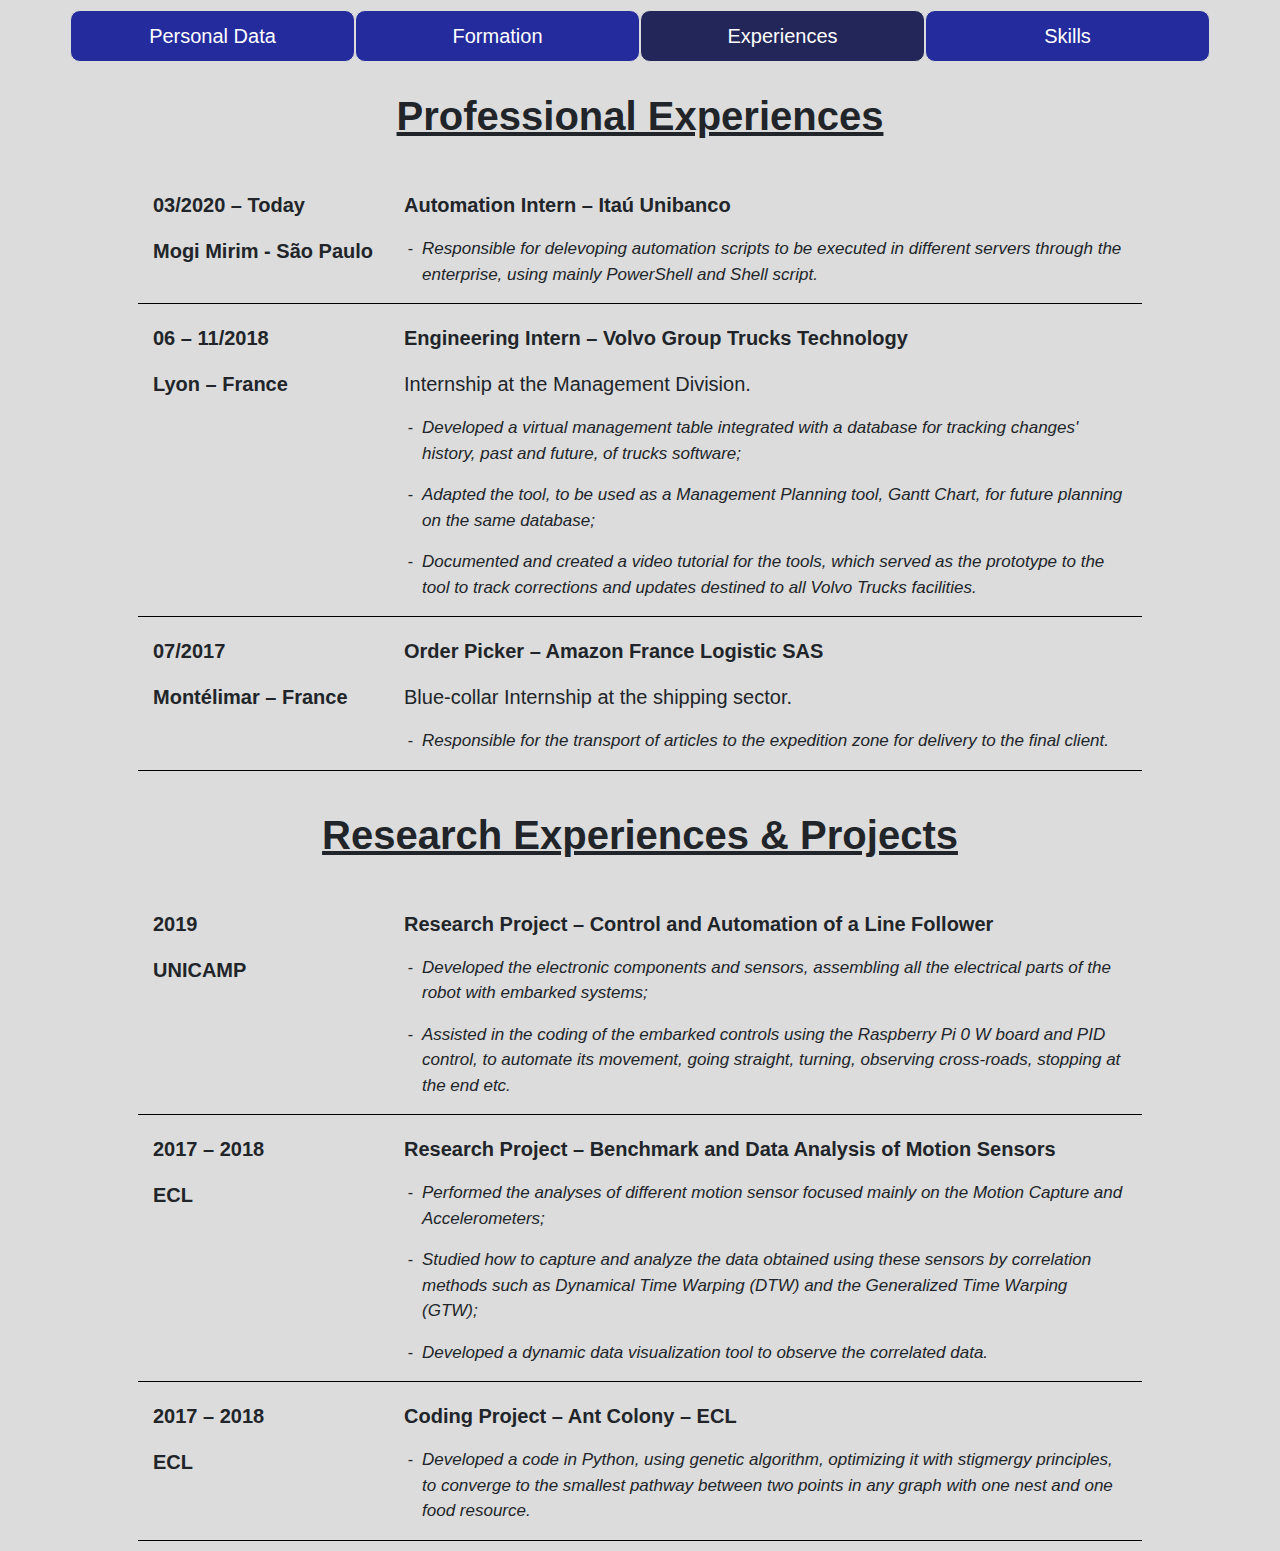
==== professional.html @ 106d33d3 "Final Website" ====
<!DOCTYPE html>
<html>

<head>
    <title>My Experiences</title>
    <link rel="stylesheet" href="resume.css">
    <link rel="stylesheet" href="https://maxcdn.bootstrapcdn.com/bootstrap/4.0.0/css/bootstrap.min.css"
        integrity="sha384-Gn5384xqQ1aoWXA+058RXPxPg6fy4IWvTNh0E263XmFcJlSAwiGgFAW/dAiS6JXm" crossorigin="anonymous">
</head>

<body>

    <div class="container" id="pageSelector">
        <div class="row">
            <div class="col-lg-3 col-sm-6">
                <a href="index.html">Personal Data</a>
            </div>
            <div class="col-lg-3 col-sm-6">
                <a href="formation.html">Formation</a>
            </div>
            <div class="col-lg-3 col-sm-6" id="current">
                <a href="professional.html">Experiences</a>
            </div>
            <div class="col-lg-3 col-sm-6">
                <a href="skills.html">Skills</a>
            </div>
        </div>
    </div>

    <h1 class="resumeSection">Professional Experiences</h1>

    <ul class="list-group" id="infoList">
        <li class="list-group-item">
            <div class="container">
                <div class="row">
                    <div class="col-lg-3 col-sm-12">
                        <p class="infoDate">03/2020 – Today</p>
                        <p class="infoCity">Mogi Mirim - São Paulo</p>
                    </div>
                    <div class="col-lg-9 col-sm-12">
                        <p class="infoInstitution">Automation Intern – Itaú Unibanco
                        </p>
                        <ul>
                            <li>
                                <p class="bulletContent">Responsible for delevoping automation scripts to be executed in different servers through the enterprise, using mainly PowerShell and Shell script.</p>
                            </li>
                        </ul>
                        </p>
                    </div>
                </div>
            </div>
        </li>
        <li class="list-group-item">
            <div class="container">
                <div class="row">
                    <div class="col-lg-3 col-sm-12">
                        <p class="infoDate">06 – 11/2018</p>
                        <p class="infoCity">Lyon – France</p>
                    </div>
                    <div class="col-lg-9 col-sm-12">
                        <p class="infoInstitution">Engineering Intern – Volvo Group Trucks Technology
                        </p>
                        <p class="infoContent">Internship at the Management Division.
                            <ul>
                                <li>
                                    <p class="bulletContent">Developed a virtual management table integrated with a
                                        database for tracking changes' history, past and future, of trucks software;</p>
                                </li>
                                <li>
                                    <p class="bulletContent">Adapted the tool, to be used as a Management Planning tool,
                                        Gantt Chart, for future
                                        planning on the same database;</p>
                                </li>
                                <li>
                                    <p class="bulletContent">Documented and created a video tutorial for the tools,
                                        which served as the prototype
                                        to the tool to track corrections and updates destined to all Volvo Trucks
                                        facilities.</p>
                                </li>
                            </ul>
                        </p>
                    </div>
                </div>
            </div>
        </li>
        <li class="list-group-item">
            <div class="container">
                <div class="row">
                    <div class="col-lg-3 col-sm-12">
                        <p class="infoDate">07/2017</p>
                        <p class="infoCity">Montélimar – France</p>
                    </div>
                    <div class="col-lg-9 col-sm-12">
                        <p class="infoInstitution">Order Picker – Amazon France Logistic SAS</p>
                        <p class="infoContent">Blue-collar Internship at the shipping sector.
                            <ul>
                                <li>
                                    <p class="bulletContent">Responsible for the transport of articles to the expedition
                                        zone for delivery to the final client.</p>
                                </li>
                            </ul>
                        </p>
                    </div>
                </div>
            </div>
        </li>
    </ul>

    <h1 class="resumeSection">Research Experiences & Projects</h1>

    <ul class="list-group" id="infoList">
        <li class="list-group-item">
            <div class="container">
                <div class="row">
                    <div class="col-lg-3 col-sm-12">
                        <p class="infoDate">2019</p>
                        <p class="infoCity">UNICAMP</p>
                    </div>
                    <div class="col-lg-9 col-sm-12">
                        <p class="infoInstitution">Research Project – Control and Automation of a Line Follower
                        </p>
                        <ul>
                            <li>
                                <p class="bulletContent">Developed the electronic components and sensors, assembling all
                                    the electrical parts of the robot with embarked systems;</p>
                            </li>
                            <li>
                                <p class="bulletContent">Assisted in the coding of the embarked controls using the
                                    Raspberry Pi 0 W board and PID control, to automate its movement, going straight,
                                    turning, observing cross-roads, stopping at the end etc.</p>
                            </li>
                        </ul>
                        </p>
                    </div>
                </div>
            </div>
        </li>
        <li class="list-group-item">
            <div class="container">
                <div class="row">
                    <div class="col-lg-3 col-sm-12">
                        <p class="infoDate">2017 – 2018</p>
                        <p class="infoCity">ECL</p>
                    </div>
                    <div class="col-lg-9 col-sm-12">
                        <p class="infoInstitution">Research Project – Benchmark and Data Analysis of Motion Sensors</p>
                        <ul>
                            <li>
                                <p class="bulletContent">Performed the analyses of different motion sensor focused
                                    mainly on the Motion Capture and Accelerometers;</p>
                            </li>
                            <li>
                                <p class="bulletContent">Studied how to capture and analyze the data obtained using
                                    these sensors by correlation methods such as Dynamical Time Warping (DTW) and the
                                    Generalized Time Warping (GTW);</p>
                            </li>
                            <li>
                                <p class="bulletContent">Developed a dynamic data visualization tool to observe the
                                    correlated data.</p>
                            </li>
                        </ul>
                        </p>
                    </div>
                </div>
            </div>
        </li>
        <li class="list-group-item">
            <div class="container">
                <div class="row">
                    <div class="col-lg-3 col-sm-12">
                        <p class="infoDate">2017 – 2018</p>
                        <p class="infoCity">ECL</p>
                    </div>
                    <div class="col-lg-9 col-sm-12">
                        <p class="infoInstitution">Coding Project – Ant Colony – ECL</p>
                        <ul>
                            <li>
                                <p class="bulletContent">Developed a code in Python, using genetic algorithm, optimizing
                                    it with stigmergy principles, to converge to the smallest pathway between two points
                                    in any graph with one nest and one food resource.</p>
                            </li>
                        </ul>
                        </p>
                    </div>
                </div>
            </div>
        </li>
    </ul>

</body>

</html>
---- resume.css ----
html body {
  background-color: gainsboro;
}

@media all and (max-width: 600px) {
  .infoValue, .infoName {
    font-size: 12px;
  }
}
@media all and (min-width: 601px) {
  .infoValue, .infoName {
    font-size: 15px;
  }
}
#pageSelector {
  margin-top: 10px;
  border-collapse: collapse;
}
#pageSelector .row {
  border-collapse: collapse;
}
#pageSelector .row #current {
  background-color: rgba(0, 4, 63, 0.842);
}
#pageSelector .row > div:hover {
  background-color: rgba(0, 4, 63, 0.842);
}
#pageSelector .row > div {
  background-color: rgba(0, 10, 145, 0.842);
  text-align: center;
  padding: 10px;
  border: 1px solid gainsboro;
  border-radius: 10px;
}
#pageSelector .row > div a {
  text-align: center;
  font-size: 20px;
  color: white;
}

#infoList {
  margin-top: 40px;
  align-items: center;
}
#infoList > li {
  width: 80%;
  padding: 10px;
  border: none;
  background-color: gainsboro;
}
#infoList > li > div > div {
  border-bottom: 1px solid black;
}
#infoList > li > div .infoDate, #infoList > li > div .infoCity, #infoList > li > div .infoInstitution {
  font-weight: bold;
  font-size: 20px;
}
#infoList > li > div .infoContent {
  font-size: 20px;
}
#infoList > li ul {
  padding-left: 18px;
  text-indent: 0;
  list-style-type: "-  ";
}
#infoList > li ul .bulletContent {
  font-size: 17px;
  font-style: italic;
}

.resumeSection {
  margin-top: 30px;
  font-weight: bold;
  font-size: 40px;
  text-align: center;
  text-decoration: underline;
}

#personalData {
  margin-top: 40px;
  display: flex;
  flex-direction: row;
  align-items: center;
  justify-content: center;
}
#personalData img {
  width: 30%;
  border-radius: 50%;
}
#personalData #personalDataTable {
  border-collapse: collapse;
  width: wrap;
  margin-left: 30px;
}
#personalData #personalDataTable tr {
  align-items: center;
  border-bottom: 1px solid black;
}
#personalData #personalDataTable .infoName {
  font-weight: bold;
  padding: 10px;
}
#personalData #personalDataTable .infoValue {
  padding: 10px;
}

#skillsInfo {
  margin-top: 40px;
  width: wrap;
  align-items: center;
  justify-content: space-between;
}
#skillsInfo > div > div {
  border-left: 1px solid black;
}
#skillsInfo > div > div #skillsTable th, #skillsInfo > div > div #languagesTable th {
  font-size: 20px;
}
#skillsInfo > div > div #skillsTable td, #skillsInfo > div > div #languagesTable td {
  border: none;
  font-size: 15px;
}

/*# sourceMappingURL=resume.css.map */
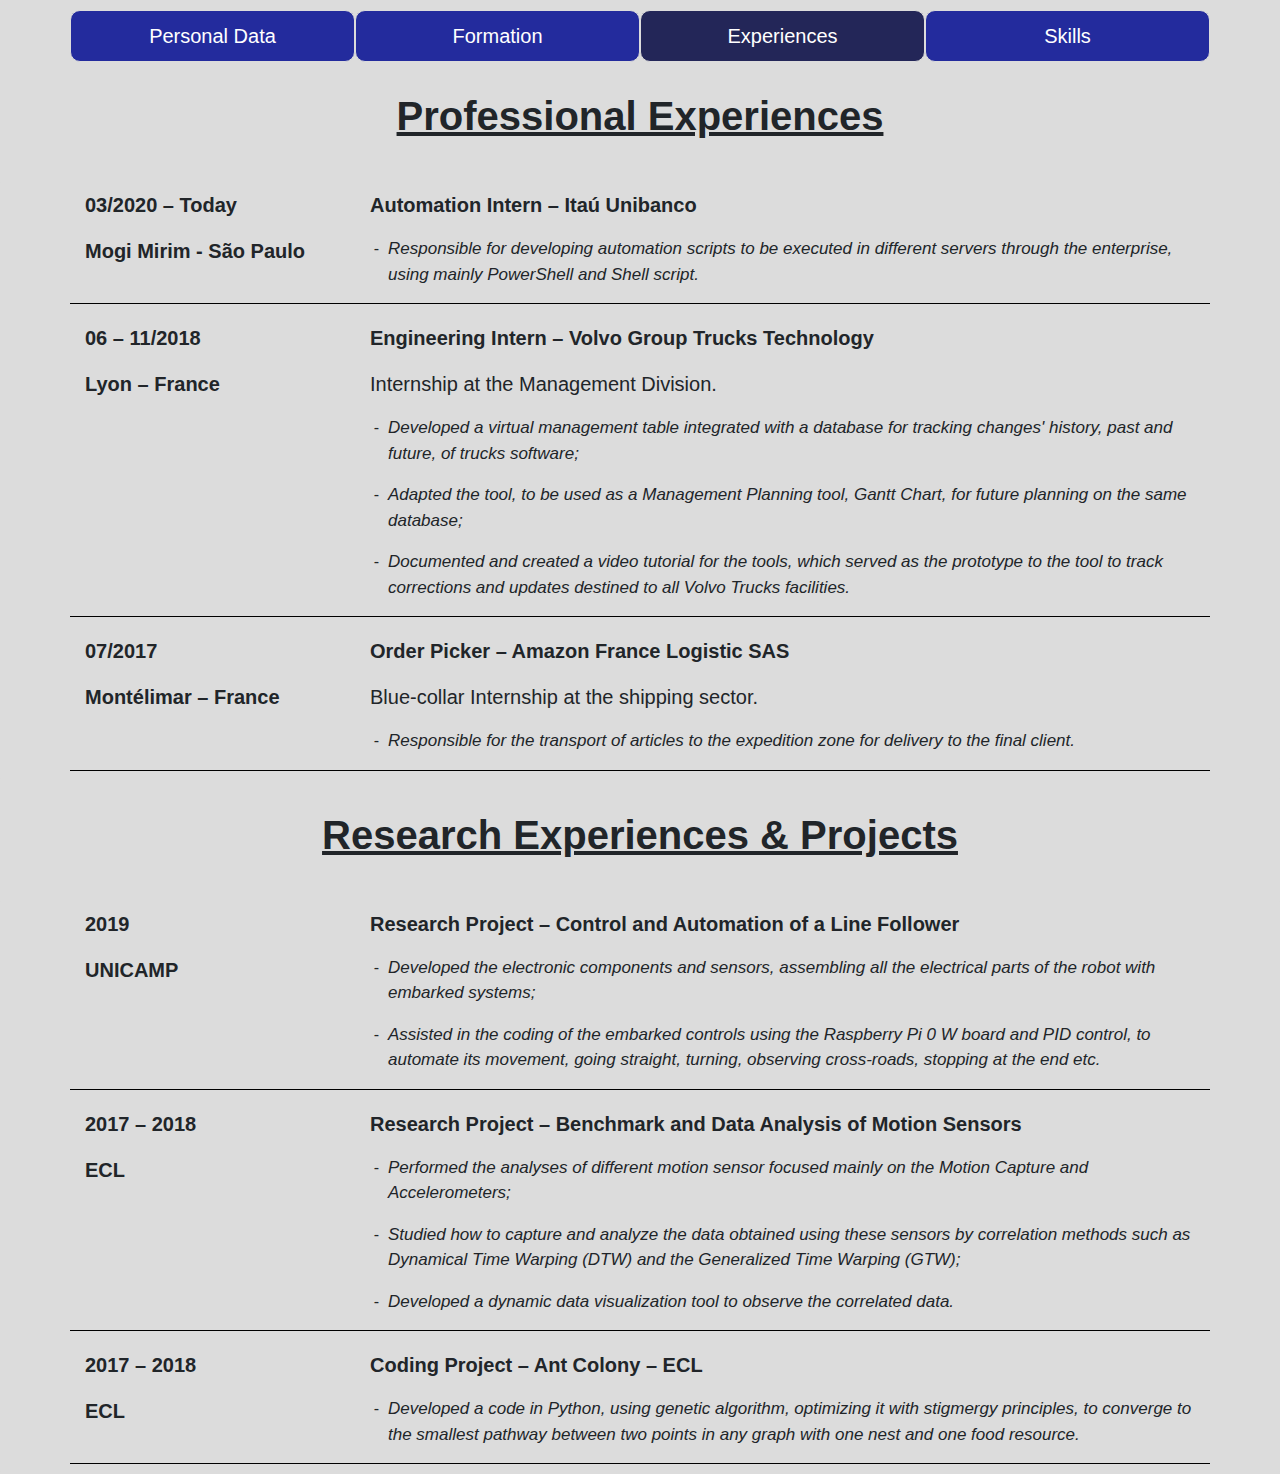
==== commit d189868c: "Mobile view Correction" ====
--- a/professional.html
+++ b/professional.html
@@ -3,6 +3,7 @@
 
 <head>
     <title>My Experiences</title>
+    <meta name="viewport" content="width=device-width, initial-scale=1.0">
     <link rel="stylesheet" href="resume.css">
     <link rel="stylesheet" href="https://maxcdn.bootstrapcdn.com/bootstrap/4.0.0/css/bootstrap.min.css"
         integrity="sha384-Gn5384xqQ1aoWXA+058RXPxPg6fy4IWvTNh0E263XmFcJlSAwiGgFAW/dAiS6JXm" crossorigin="anonymous">
@@ -42,7 +43,7 @@
                         </p>
                         <ul>
                             <li>
-                                <p class="bulletContent">Responsible for delevoping automation scripts to be executed in different servers through the enterprise, using mainly PowerShell and Shell script.</p>
+                                <p class="bulletContent">Responsible for developing automation scripts to be executed in different servers through the enterprise, using mainly PowerShell and Shell script.</p>
                             </li>
                         </ul>
                         </p>
--- a/resume.css
+++ b/resume.css
@@ -2,14 +2,30 @@
   background-color: gainsboro;
 }
 
-@media all and (max-width: 600px) {
-  .infoValue, .infoName {
-    font-size: 12px;
+@media all and (max-width: 400px) {
+  #personalData {
+    display: flex;
+    flex-direction: column;
+  }
+  #personalData #personalDataTable {
+    margin-left: 0px;
+  }
+
+  img {
+    width: 50%;
+    margin: auto;
   }
 }
-@media all and (min-width: 601px) {
-  .infoValue, .infoName {
-    font-size: 15px;
+@media all and (min-width: 401px) {
+  #personalData {
+    display: flex;
+    flex-direction: row;
+  }
+  #personalData img {
+    width: 30%;
+  }
+  #personalData #personalDataTable {
+    margin-left: 30px;
   }
 }
 #pageSelector {
@@ -40,10 +56,8 @@
 
 #infoList {
   margin-top: 40px;
-  align-items: center;
 }
 #infoList > li {
-  width: 80%;
   padding: 10px;
   border: none;
   background-color: gainsboro;
@@ -78,19 +92,11 @@
 
 #personalData {
   margin-top: 40px;
-  display: flex;
-  flex-direction: row;
   align-items: center;
   justify-content: center;
 }
 #personalData img {
-  width: 30%;
   border-radius: 50%;
-}
-#personalData #personalDataTable {
-  border-collapse: collapse;
-  width: wrap;
-  margin-left: 30px;
 }
 #personalData #personalDataTable tr {
   align-items: center;
@@ -106,7 +112,6 @@
 
 #skillsInfo {
   margin-top: 40px;
-  width: wrap;
   align-items: center;
   justify-content: space-between;
 }
